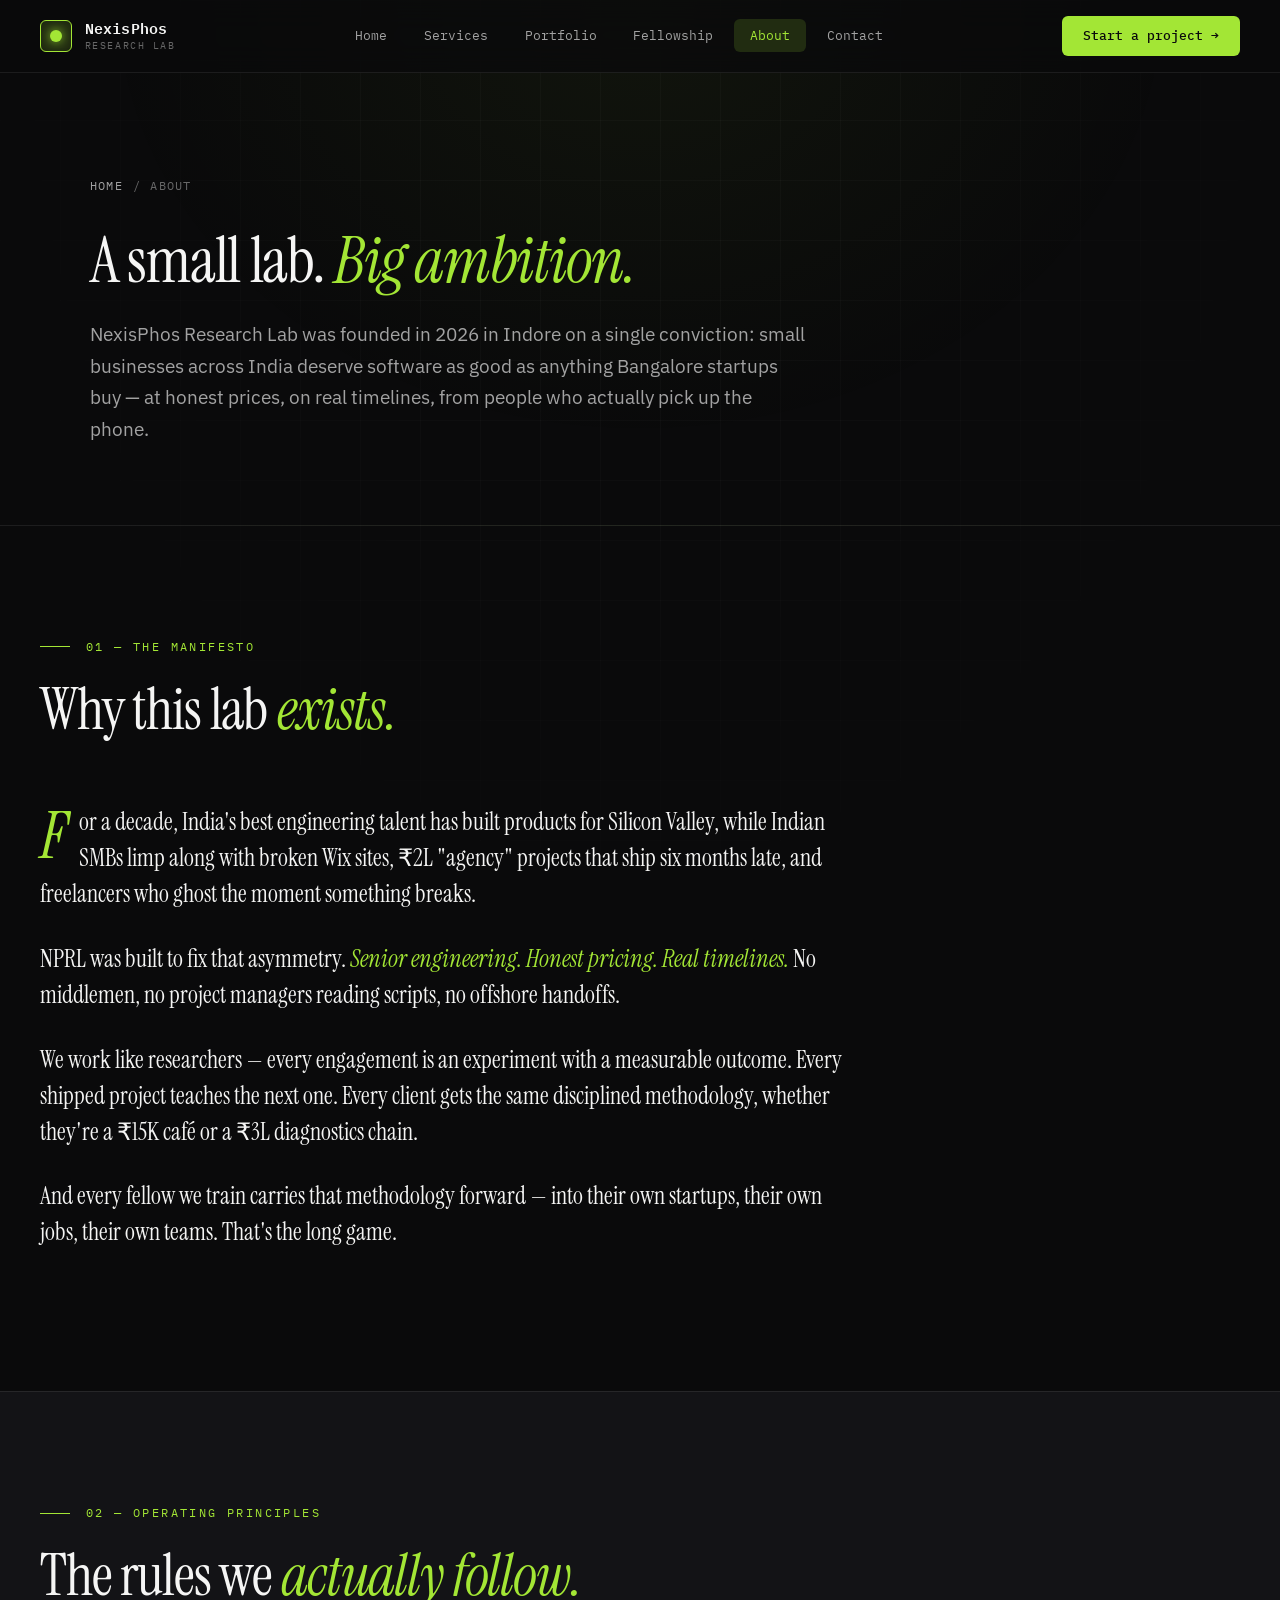
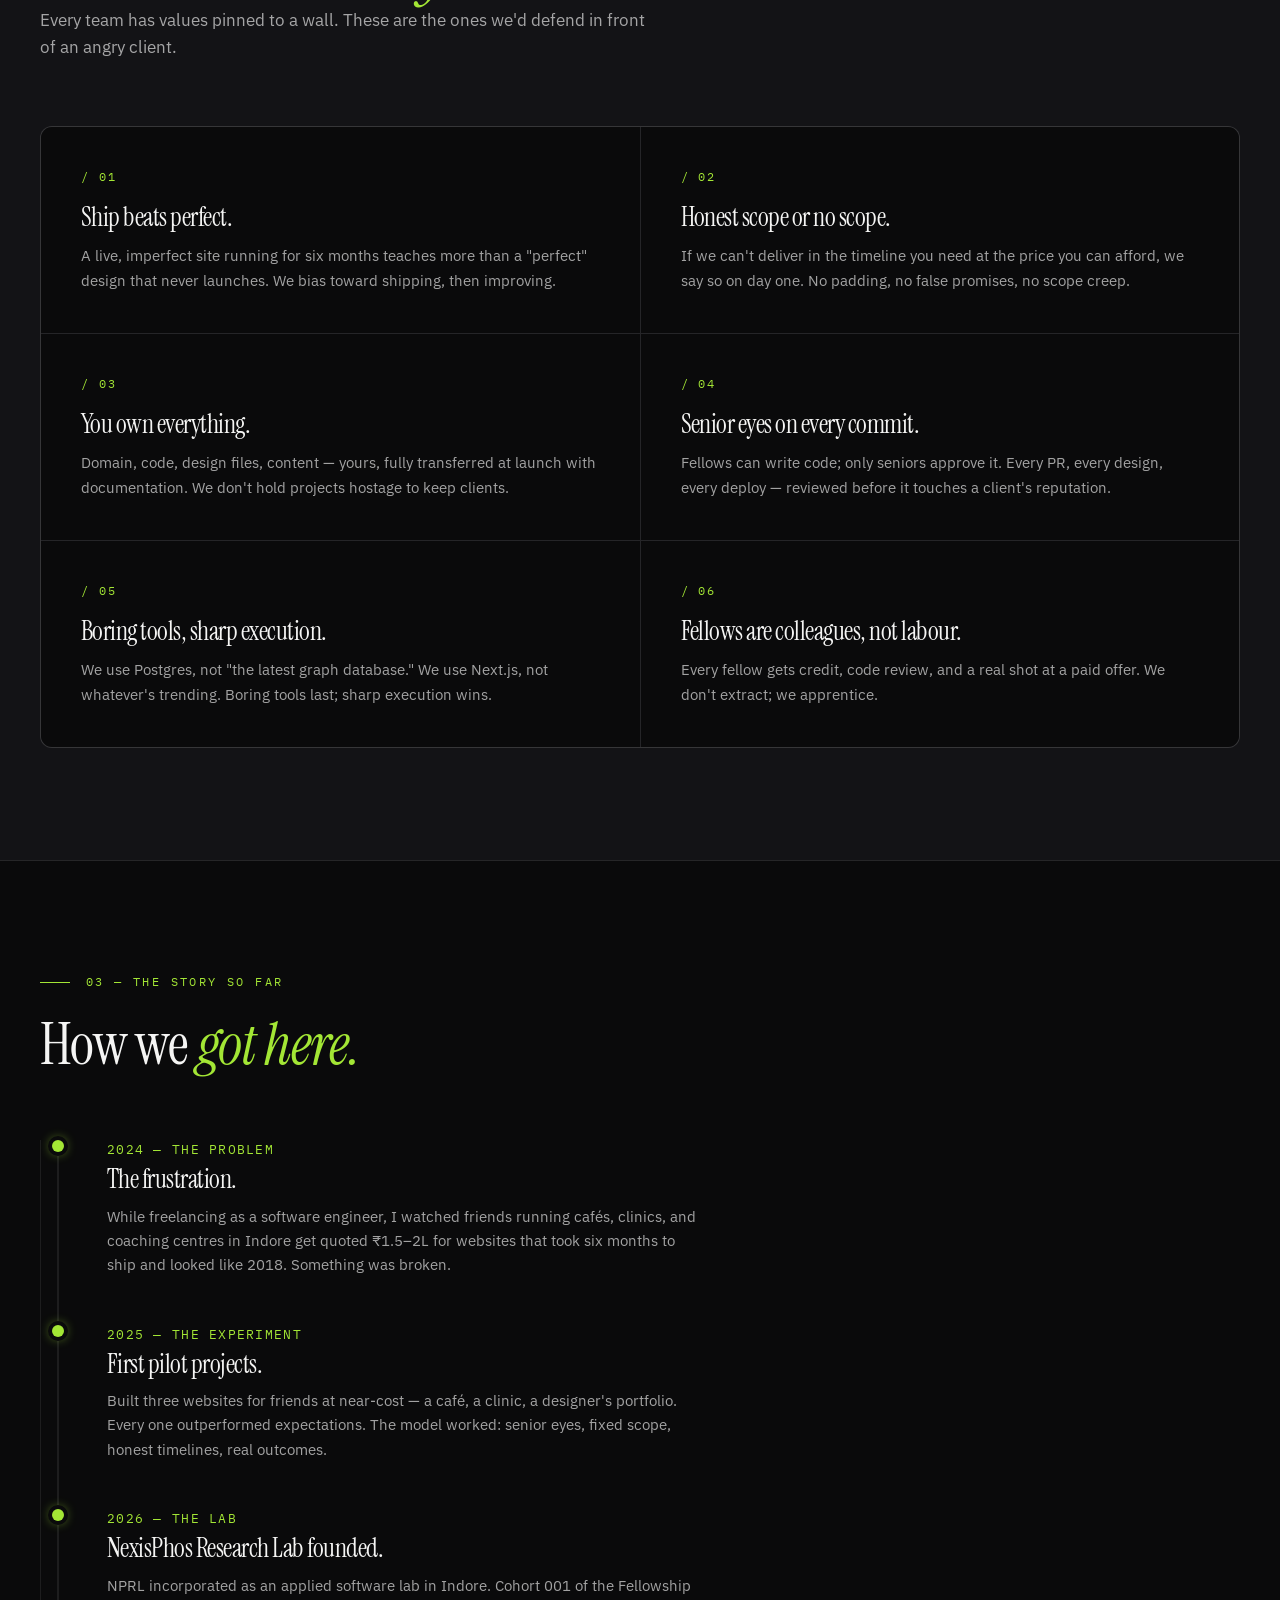
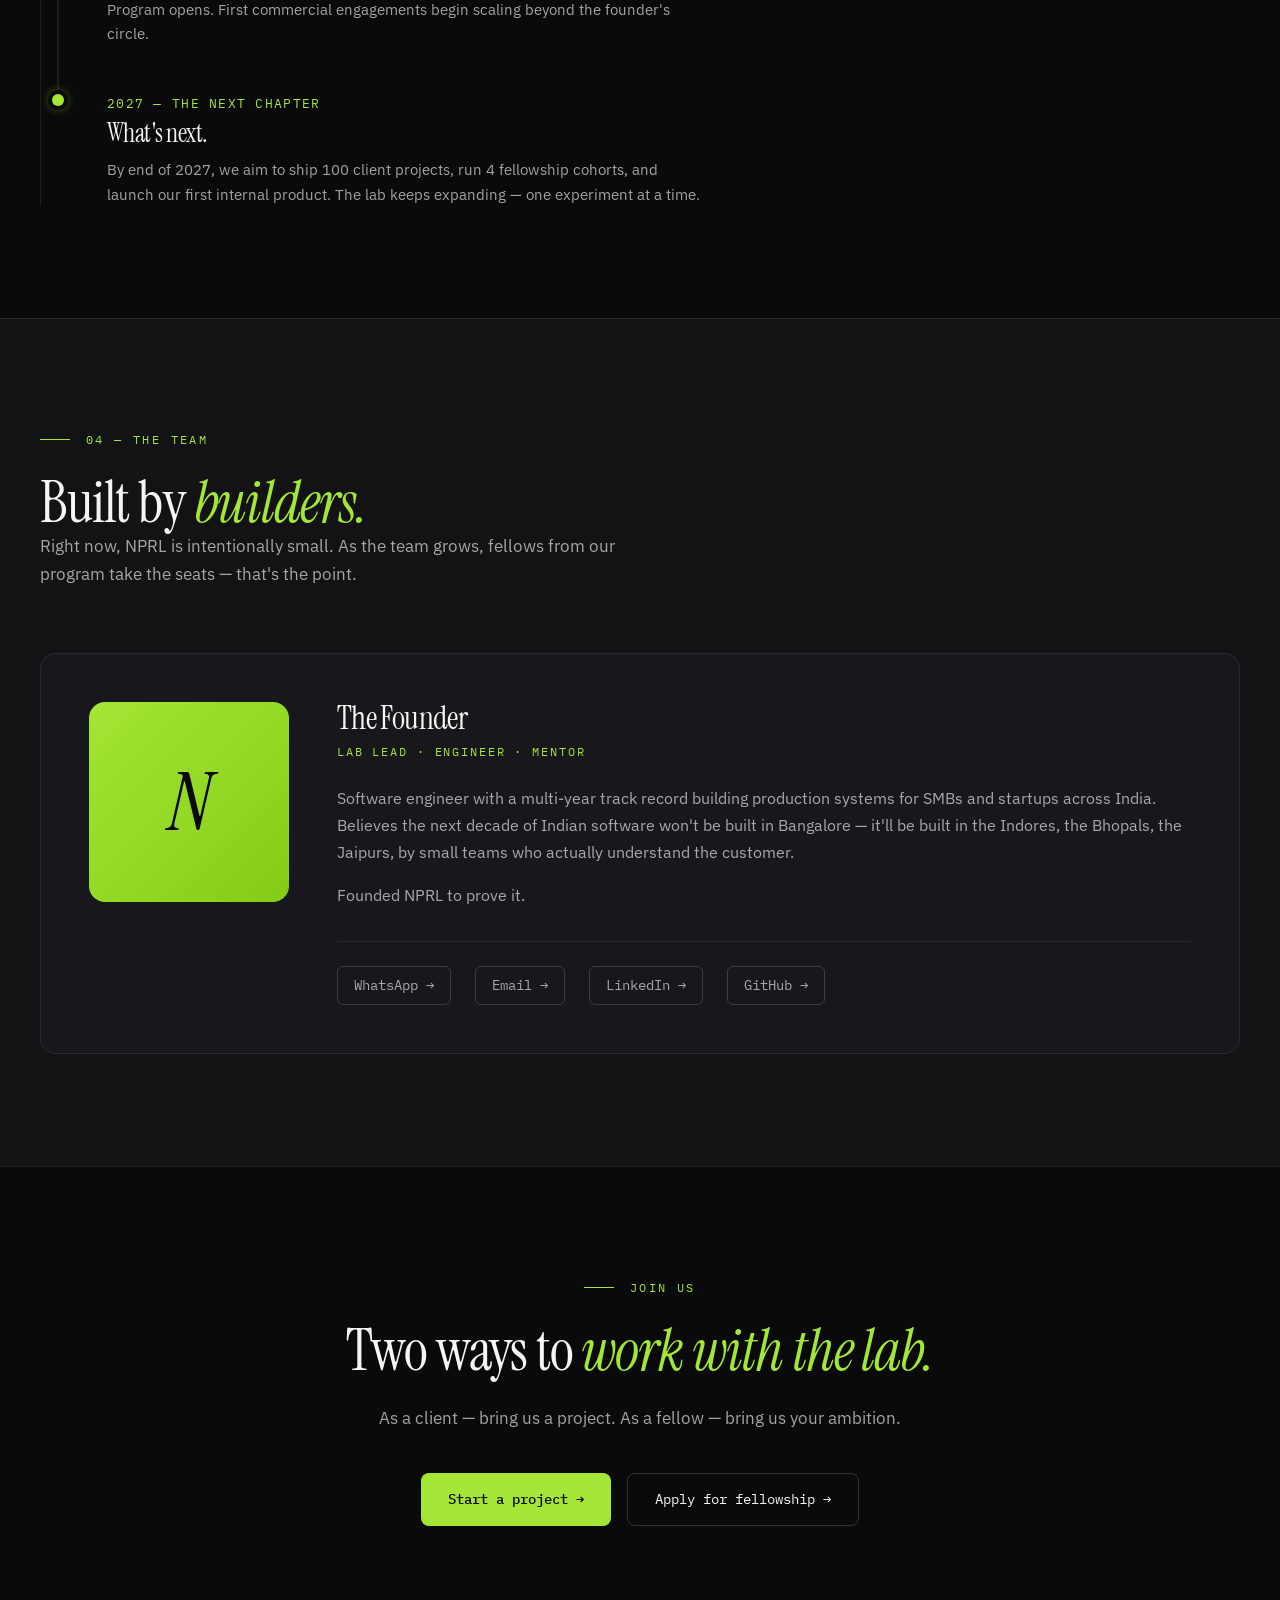
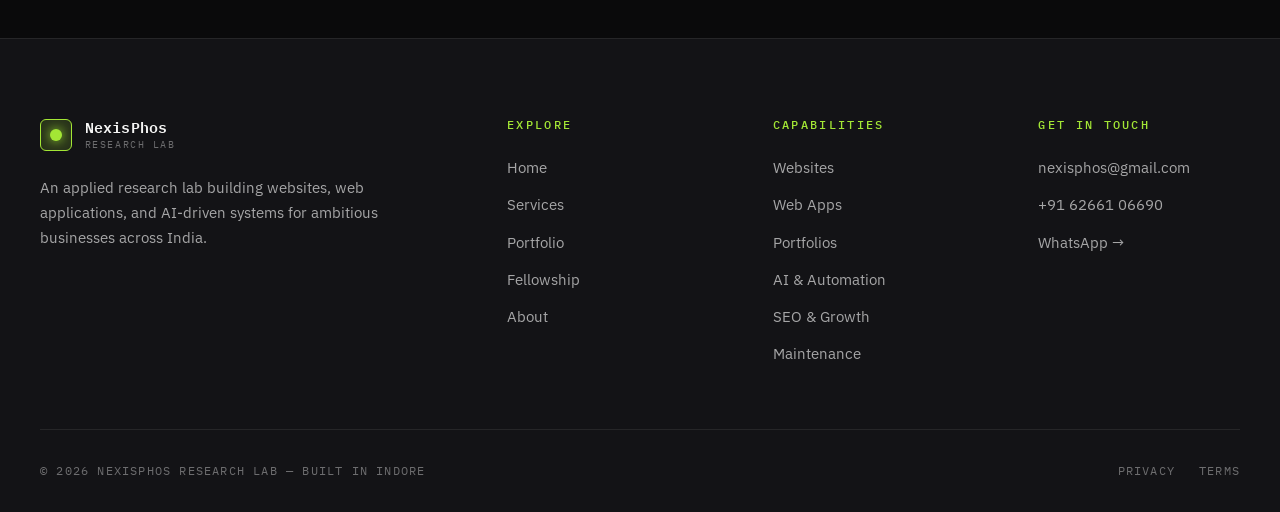
==== about.html @ fa787b54 "Add files via upload" ====
<!DOCTYPE html>
<html lang="en">
<head>
<meta charset="UTF-8" />
<meta name="viewport" content="width=device-width, initial-scale=1.0" />
<title>About — NexisPhos Research Lab</title>
<meta name="description" content="The story, mission, and people behind NexisPhos Research Lab — an applied software studio in Indore." />
<link rel="preconnect" href="https://fonts.googleapis.com">
<link rel="preconnect" href="https://fonts.gstatic.com" crossorigin>
<link href="https://fonts.googleapis.com/css2?family=Instrument+Serif:ital@0;1&family=IBM+Plex+Mono:wght@400;500;600&family=IBM+Plex+Sans:wght@300;400;500;600&display=swap" rel="stylesheet">
<link rel="stylesheet" href="assets/style.css">
<style>
  .manifesto {
    max-width: 820px;
    margin-top: 4rem;
  }
  .manifesto p {
    font-family: 'Instrument Serif', serif;
    font-size: 1.5rem;
    line-height: 1.5;
    color: var(--text);
    margin-bottom: 1.8rem;
  }
  .manifesto p em { color: var(--accent); }
  .manifesto p:first-of-type::first-letter {
    font-size: 4rem;
    float: left;
    line-height: 0.9;
    margin: 0.2rem 0.8rem 0 0;
    color: var(--accent);
    font-style: italic;
  }

  .principles-grid {
    display: grid;
    grid-template-columns: repeat(2, 1fr);
    gap: 1px;
    background: var(--line);
    margin-top: 4rem;
    border: 1px solid var(--line);
    border-radius: 12px;
    overflow: hidden;
  }
  .principle {
    background: var(--bg);
    padding: 2.5rem;
    transition: background 0.3s;
  }
  .principle:hover { background: var(--panel); }
  .principle-num {
    font-family: 'IBM Plex Mono', monospace;
    font-size: 0.78rem;
    color: var(--accent);
    margin-bottom: 1.2rem;
    letter-spacing: 0.15em;
  }
  .principle h3 {
    font-family: 'Instrument Serif', serif;
    font-size: 1.6rem;
    margin-bottom: 0.7rem;
  }
  .principle p {
    color: var(--text-dim);
    line-height: 1.65;
    font-size: 0.95rem;
  }

  .timeline {
    margin-top: 4rem;
    border-left: 1px solid var(--line);
    padding-left: 0;
    position: relative;
  }
  .timeline-item {
    padding: 0 0 3rem 3rem;
    position: relative;
    border-left: 2px solid var(--line);
    margin-left: 1rem;
  }
  .timeline-item:last-child { padding-bottom: 0; border-left-color: transparent; }
  .timeline-item::before {
    content: '';
    position: absolute;
    left: -7px;
    top: 0;
    width: 12px; height: 12px;
    background: var(--accent);
    border-radius: 50%;
    box-shadow: 0 0 0 4px var(--bg), 0 0 12px var(--accent);
  }
  .timeline-date {
    font-family: 'IBM Plex Mono', monospace;
    font-size: 0.8rem;
    color: var(--accent);
    letter-spacing: 0.1em;
    margin-bottom: 0.5rem;
    text-transform: uppercase;
  }
  .timeline-item h3 {
    font-family: 'Instrument Serif', serif;
    font-size: 1.6rem;
    margin-bottom: 0.6rem;
  }
  .timeline-item p {
    color: var(--text-dim);
    line-height: 1.6;
    font-size: 0.95rem;
    max-width: 600px;
  }

  .team-card {
    background: var(--panel);
    border: 1px solid var(--line);
    border-radius: 16px;
    padding: 3rem;
    margin-top: 4rem;
    display: grid;
    grid-template-columns: 200px 1fr;
    gap: 3rem;
    align-items: start;
  }
  .team-avatar {
    width: 200px; height: 200px;
    background: linear-gradient(135deg, var(--accent), var(--accent-2));
    border-radius: 16px;
    display: flex;
    align-items: center;
    justify-content: center;
    font-family: 'Instrument Serif', serif;
    font-size: 5rem;
    font-style: italic;
    color: var(--bg);
    flex-shrink: 0;
  }
  .team-content h3 {
    font-family: 'Instrument Serif', serif;
    font-size: 2rem;
    margin-bottom: 0.4rem;
  }
  .team-role {
    font-family: 'IBM Plex Mono', monospace;
    font-size: 0.78rem;
    color: var(--accent);
    text-transform: uppercase;
    letter-spacing: 0.15em;
    margin-bottom: 1.5rem;
  }
  .team-content p {
    color: var(--text-dim);
    line-height: 1.7;
    margin-bottom: 1rem;
  }
  .team-meta {
    display: flex;
    gap: 1.5rem;
    margin-top: 2rem;
    padding-top: 1.5rem;
    border-top: 1px solid var(--line);
    flex-wrap: wrap;
  }
  .team-meta a {
    font-family: 'IBM Plex Mono', monospace;
    font-size: 0.85rem;
    color: var(--text-dim);
    border: 1px solid var(--line-bright);
    padding: 0.5rem 1rem;
    border-radius: 6px;
    transition: all 0.2s;
  }
  .team-meta a:hover { color: var(--accent); border-color: var(--accent); }

  @media (max-width: 900px) {
    .principles-grid { grid-template-columns: 1fr; }
    .team-card { grid-template-columns: 1fr; padding: 2rem; gap: 2rem; }
    .team-avatar { width: 120px; height: 120px; font-size: 3rem; }
    .manifesto p { font-size: 1.2rem; }
    .timeline-item { padding-left: 2rem; }
  }
</style>
</head>
<body>

<nav class="site-nav">
  <a href="index.html" class="logo">
    <div class="logo-mark"></div>
    <div class="logo-text"><strong>NexisPhos</strong><small>Research Lab</small></div>
  </a>
  <ul class="nav-links">
    <li><a href="index.html">Home</a></li>
    <li><a href="services.html">Services</a></li>
    <li><a href="portfolio.html">Portfolio</a></li>
    <li><a href="fellowship.html">Fellowship</a></li>
    <li><a href="about.html" class="active">About</a></li>
    <li><a href="contact.html">Contact</a></li>
  </ul>
  <a href="contact.html" class="nav-cta">Start a project →</a>
  <button class="menu-btn" id="menuBtn">MENU</button>
</nav>

<div class="mobile-drawer" id="mobileDrawer">
  <button class="close-btn" id="closeDrawer">CLOSE ✕</button>
  <ul>
    <li><a href="index.html">Home</a></li>
    <li><a href="services.html">Services</a></li>
    <li><a href="portfolio.html">Portfolio</a></li>
    <li><a href="fellowship.html">Fellowship</a></li>
    <li><a href="about.html">About</a></li>
    <li><a href="contact.html">Contact</a></li>
  </ul>
  <a href="contact.html" class="mobile-cta">Start a project →</a>
</div>

<div class="page-hero">
  <div class="container">
    <div class="breadcrumb">
      <a href="index.html">HOME</a><span class="sep">/</span><span>ABOUT</span>
    </div>
    <h1>A small lab. <em>Big ambition.</em></h1>
    <p class="lede">NexisPhos Research Lab was founded in 2026 in Indore on a single conviction: small businesses across India deserve software as good as anything Bangalore startups buy — at honest prices, on real timelines, from people who actually pick up the phone.</p>
  </div>
</div>

<!-- MANIFESTO -->
<section>
  <div class="container reveal">
    <div class="section-label">01 — The Manifesto</div>
    <h2>Why this lab <em>exists.</em></h2>

    <div class="manifesto">
      <p>For a decade, India's best engineering talent has built products for Silicon Valley, while Indian SMBs limp along with broken Wix sites, ₹2L "agency" projects that ship six months late, and freelancers who ghost the moment something breaks.</p>
      <p>NPRL was built to fix that asymmetry. <em>Senior engineering. Honest pricing. Real timelines.</em> No middlemen, no project managers reading scripts, no offshore handoffs.</p>
      <p>We work like researchers — every engagement is an experiment with a measurable outcome. Every shipped project teaches the next one. Every client gets the same disciplined methodology, whether they're a ₹15K café or a ₹3L diagnostics chain.</p>
      <p>And every fellow we train carries that methodology forward — into their own startups, their own jobs, their own teams. That's the long game.</p>
    </div>
  </div>
</section>

<!-- PRINCIPLES -->
<section style="background: var(--bg-soft); border-top: 1px solid var(--line); border-bottom: 1px solid var(--line);">
  <div class="container reveal">
    <div class="section-label">02 — Operating Principles</div>
    <h2>The rules we <em>actually follow.</em></h2>
    <p class="section-intro">Every team has values pinned to a wall. These are the ones we'd defend in front of an angry client.</p>

    <div class="principles-grid">
      <div class="principle">
        <div class="principle-num">/ 01</div>
        <h3>Ship beats perfect.</h3>
        <p>A live, imperfect site running for six months teaches more than a "perfect" design that never launches. We bias toward shipping, then improving.</p>
      </div>
      <div class="principle">
        <div class="principle-num">/ 02</div>
        <h3>Honest scope or no scope.</h3>
        <p>If we can't deliver in the timeline you need at the price you can afford, we say so on day one. No padding, no false promises, no scope creep.</p>
      </div>
      <div class="principle">
        <div class="principle-num">/ 03</div>
        <h3>You own everything.</h3>
        <p>Domain, code, design files, content — yours, fully transferred at launch with documentation. We don't hold projects hostage to keep clients.</p>
      </div>
      <div class="principle">
        <div class="principle-num">/ 04</div>
        <h3>Senior eyes on every commit.</h3>
        <p>Fellows can write code; only seniors approve it. Every PR, every design, every deploy — reviewed before it touches a client's reputation.</p>
      </div>
      <div class="principle">
        <div class="principle-num">/ 05</div>
        <h3>Boring tools, sharp execution.</h3>
        <p>We use Postgres, not "the latest graph database." We use Next.js, not whatever's trending. Boring tools last; sharp execution wins.</p>
      </div>
      <div class="principle">
        <div class="principle-num">/ 06</div>
        <h3>Fellows are colleagues, not labour.</h3>
        <p>Every fellow gets credit, code review, and a real shot at a paid offer. We don't extract; we apprentice.</p>
      </div>
    </div>
  </div>
</section>

<!-- TIMELINE -->
<section>
  <div class="container reveal">
    <div class="section-label">03 — The Story So Far</div>
    <h2>How we <em>got here.</em></h2>

    <div class="timeline">
      <div class="timeline-item">
        <div class="timeline-date">2024 — THE PROBLEM</div>
        <h3>The frustration.</h3>
        <p>While freelancing as a software engineer, I watched friends running cafés, clinics, and coaching centres in Indore get quoted ₹1.5–2L for websites that took six months to ship and looked like 2018. Something was broken.</p>
      </div>
      <div class="timeline-item">
        <div class="timeline-date">2025 — THE EXPERIMENT</div>
        <h3>First pilot projects.</h3>
        <p>Built three websites for friends at near-cost — a café, a clinic, a designer's portfolio. Every one outperformed expectations. The model worked: senior eyes, fixed scope, honest timelines, real outcomes.</p>
      </div>
      <div class="timeline-item">
        <div class="timeline-date">2026 — THE LAB</div>
        <h3>NexisPhos Research Lab founded.</h3>
        <p>NPRL incorporated as an applied software lab in Indore. Cohort 001 of the Fellowship Program opens. First commercial engagements begin scaling beyond the founder's circle.</p>
      </div>
      <div class="timeline-item">
        <div class="timeline-date">2027 — THE NEXT CHAPTER</div>
        <h3>What's next.</h3>
        <p>By end of 2027, we aim to ship 100 client projects, run 4 fellowship cohorts, and launch our first internal product. The lab keeps expanding — one experiment at a time.</p>
      </div>
    </div>
  </div>
</section>

<!-- TEAM / FOUNDER -->
<section style="background: var(--bg-soft); border-top: 1px solid var(--line);">
  <div class="container reveal">
    <div class="section-label">04 — The Team</div>
    <h2>Built by <em>builders.</em></h2>
    <p class="section-intro">Right now, NPRL is intentionally small. As the team grows, fellows from our program take the seats — that's the point.</p>

    <div class="team-card">
      <div class="team-avatar">N</div>
      <div class="team-content">
        <h3>The Founder</h3>
        <div class="team-role">LAB LEAD · ENGINEER · MENTOR</div>
        <p>Software engineer with a multi-year track record building production systems for SMBs and startups across India. Believes the next decade of Indian software won't be built in Bangalore — it'll be built in the Indores, the Bhopals, the Jaipurs, by small teams who actually understand the customer.</p>
        <p>Founded NPRL to prove it.</p>
        <div class="team-meta">
          <a href="https://wa.me/916266106690">WhatsApp →</a>
          <a href="mailto:nexisphos@gmail.com">Email →</a>
          <a href="#">LinkedIn →</a>
          <a href="#">GitHub →</a>
        </div>
      </div>
    </div>
  </div>
</section>

<!-- CTA -->
<section style="border-top: 1px solid var(--line); text-align: center;">
  <div class="container reveal">
    <div class="section-label" style="justify-content: center;">JOIN US</div>
    <h2>Two ways to <em>work with the lab.</em></h2>
    <p class="section-intro" style="margin: 1.5rem auto 2.5rem;">As a client — bring us a project. As a fellow — bring us your ambition.</p>
    <div style="display: flex; gap: 1rem; justify-content: center; flex-wrap: wrap;">
      <a href="contact.html" class="btn-primary">Start a project →</a>
      <a href="fellowship.html" class="btn-ghost">Apply for fellowship →</a>
    </div>
  </div>
</section>

<footer class="site-footer">
  <div class="footer-top">
    <div class="footer-brand">
      <a href="index.html" class="logo">
        <div class="logo-mark"></div>
        <div class="logo-text"><strong>NexisPhos</strong><small>Research Lab</small></div>
      </a>
      <p>An applied research lab building websites, web applications, and AI-driven systems for ambitious businesses across India.</p>
    </div>
    <div class="footer-col">
      <h5>Explore</h5>
      <ul>
        <li><a href="index.html">Home</a></li>
        <li><a href="services.html">Services</a></li>
        <li><a href="portfolio.html">Portfolio</a></li>
        <li><a href="fellowship.html">Fellowship</a></li>
        <li><a href="about.html">About</a></li>
      </ul>
    </div>
    <div class="footer-col">
      <h5>Capabilities</h5>
      <ul>
        <li><a href="services/websites.html">Websites</a></li>
        <li><a href="services/web-apps.html">Web Apps</a></li>
        <li><a href="services/portfolios.html">Portfolios</a></li>
        <li><a href="services/ai-automation.html">AI &amp; Automation</a></li>
        <li><a href="services/seo-growth.html">SEO &amp; Growth</a></li>
        <li><a href="services/maintenance.html">Maintenance</a></li>
      </ul>
    </div>
    <div class="footer-col">
      <h5>Get in touch</h5>
      <ul>
        <li><a href="mailto:nexisphos@gmail.com">nexisphos@gmail.com</a></li>
        <li><a href="tel:+916266106690">+91 62661 06690</a></li>
        <li><a href="https://wa.me/916266106690">WhatsApp →</a></li>
      </ul>
    </div>
  </div>
  <div class="footer-bottom">
    <div>© <span id="year">2026</span> NexisPhos Research Lab — Built in Indore</div>
    <div><a href="#" style="margin-right: 1.5rem;">Privacy</a><a href="#">Terms</a></div>
  </div>
</footer>

<script src="assets/script.js"></script>
</body>
</html>
---- assets/style.css ----
/* ============================================
   NEXISPHOS RESEARCH LAB — GLOBAL STYLESHEET
   ============================================ */

:root {
  --bg: #0a0a0b;
  --bg-soft: #131316;
  --panel: #18181c;
  --panel-2: #1d1d22;
  --line: rgba(255, 255, 255, 0.08);
  --line-bright: rgba(255, 255, 255, 0.16);
  --text: #f5f5f4;
  --text-dim: rgba(245, 245, 244, 0.65);
  --text-faint: rgba(245, 245, 244, 0.4);
  --accent: #a3e635;
  --accent-2: #84cc16;
  --accent-glow: rgba(163, 230, 53, 0.15);
  --warning: #f59e0b;
  --danger: #ef4444;
}

* { margin: 0; padding: 0; box-sizing: border-box; }
html { scroll-behavior: smooth; }
body {
  font-family: 'IBM Plex Sans', sans-serif;
  background: var(--bg);
  color: var(--text);
  line-height: 1.5;
  overflow-x: hidden;
  font-weight: 400;
  -webkit-font-smoothing: antialiased;
}

/* Subtle grid background */
body::before {
  content: '';
  position: fixed;
  inset: 0;
  pointer-events: none;
  z-index: 0;
  background-image:
    linear-gradient(rgba(255,255,255,0.025) 1px, transparent 1px),
    linear-gradient(90deg, rgba(255,255,255,0.025) 1px, transparent 1px);
  background-size: 60px 60px;
  mask-image: radial-gradient(ellipse at top, black 30%, transparent 80%);
}

a { color: inherit; text-decoration: none; }
img { max-width: 100%; display: block; }

/* ============ NAV ============ */
nav.site-nav {
  position: fixed;
  top: 0; left: 0; right: 0;
  z-index: 100;
  padding: 1rem 2.5rem;
  display: flex;
  justify-content: space-between;
  align-items: center;
  background: rgba(10, 10, 11, 0.75);
  backdrop-filter: blur(16px);
  border-bottom: 1px solid var(--line);
}
.logo {
  display: flex;
  align-items: center;
  gap: 0.8rem;
  font-family: 'IBM Plex Mono', monospace;
  font-size: 0.92rem;
  letter-spacing: 0.02em;
  color: var(--text);
}
.logo-mark {
  width: 32px; height: 32px;
  border: 1px solid var(--accent);
  border-radius: 6px;
  position: relative;
  display: flex;
  align-items: center;
  justify-content: center;
  background: var(--accent-glow);
  overflow: hidden;
}
.logo-mark::before {
  content: '';
  position: absolute;
  width: 12px; height: 12px;
  background: var(--accent);
  border-radius: 50%;
  box-shadow: 0 0 12px var(--accent);
  animation: pulse 2.5s ease-in-out infinite;
}
@keyframes pulse {
  0%, 100% { transform: scale(1); opacity: 1; }
  50% { transform: scale(0.7); opacity: 0.7; }
}
.logo-text {
  display: flex;
  flex-direction: column;
  line-height: 1.1;
}
.logo-text strong { font-weight: 600; letter-spacing: 0.01em; }
.logo-text small {
  font-size: 0.65rem;
  color: var(--text-faint);
  letter-spacing: 0.15em;
  text-transform: uppercase;
  margin-top: 2px;
}
.nav-links {
  display: flex;
  gap: 0.3rem;
  list-style: none;
  font-family: 'IBM Plex Mono', monospace;
  font-size: 0.82rem;
}
.nav-links a {
  color: var(--text-dim);
  padding: 0.5rem 1rem;
  border-radius: 6px;
  transition: all 0.2s;
}
.nav-links a:hover, .nav-links a.active {
  color: var(--accent);
  background: var(--accent-glow);
}
.nav-cta {
  background: var(--accent);
  color: var(--bg);
  padding: 0.65rem 1.3rem;
  border-radius: 6px;
  font-family: 'IBM Plex Mono', monospace;
  font-size: 0.82rem;
  font-weight: 500;
  border: none;
  cursor: pointer;
  transition: all 0.2s;
  display: inline-flex;
  align-items: center;
  gap: 0.5rem;
}
.nav-cta:hover {
  background: white;
  box-shadow: 0 0 30px var(--accent-glow);
}
.menu-btn {
  display: none;
  background: transparent;
  border: 1px solid var(--line-bright);
  color: var(--text);
  font-family: 'IBM Plex Mono', monospace;
  font-size: 0.8rem;
  padding: 0.5rem 0.9rem;
  border-radius: 6px;
  cursor: pointer;
}

/* Mobile drawer */
.mobile-drawer {
  position: fixed;
  inset: 0;
  background: rgba(10, 10, 11, 0.97);
  backdrop-filter: blur(20px);
  z-index: 200;
  padding: 6rem 2rem 2rem;
  transform: translateX(100%);
  transition: transform 0.4s cubic-bezier(0.7, 0, 0.3, 1);
  display: flex;
  flex-direction: column;
}
.mobile-drawer.open { transform: translateX(0); }
.mobile-drawer .close-btn {
  position: absolute;
  top: 1.2rem; right: 1.5rem;
  background: transparent;
  border: 1px solid var(--line-bright);
  color: var(--text);
  font-family: 'IBM Plex Mono', monospace;
  font-size: 0.8rem;
  padding: 0.5rem 0.9rem;
  border-radius: 6px;
  cursor: pointer;
}
.mobile-drawer ul {
  list-style: none;
  display: flex;
  flex-direction: column;
  gap: 0.5rem;
}
.mobile-drawer a {
  font-family: 'Instrument Serif', serif;
  font-size: 2rem;
  padding: 0.8rem 0;
  border-bottom: 1px solid var(--line);
  display: block;
}
.mobile-drawer .mobile-cta {
  margin-top: 2rem;
  background: var(--accent);
  color: var(--bg);
  padding: 1rem;
  text-align: center;
  border-radius: 8px;
  font-family: 'IBM Plex Mono', monospace;
  font-size: 0.9rem;
}

/* ============ STATUS BAR ============ */
.status-bar {
  position: fixed;
  top: 70px; left: 0; right: 0;
  z-index: 99;
  padding: 0.5rem 2.5rem;
  display: flex;
  justify-content: space-between;
  align-items: center;
  font-family: 'IBM Plex Mono', monospace;
  font-size: 0.7rem;
  color: var(--text-faint);
  border-bottom: 1px solid var(--line);
  background: rgba(10, 10, 11, 0.7);
  backdrop-filter: blur(16px);
  text-transform: uppercase;
  letter-spacing: 0.12em;
}
.status-bar .live { display: inline-flex; align-items: center; gap: 0.5rem; }
.live-dot {
  width: 6px; height: 6px;
  background: var(--accent);
  border-radius: 50%;
  box-shadow: 0 0 8px var(--accent);
  animation: pulse 1.5s infinite;
}

/* ============ TYPOGRAPHY ============ */
h1, h2, h3, h4, h5 {
  font-family: 'Instrument Serif', serif;
  font-weight: 400;
  letter-spacing: -0.02em;
  line-height: 1.05;
}
h1 { font-size: clamp(3rem, 6vw, 5.5rem); }
h2 { font-size: clamp(2.4rem, 4.5vw, 3.8rem); }
h3 { font-size: clamp(1.5rem, 2vw, 1.9rem); }

em { font-style: italic; color: var(--accent); }

.section-label {
  display: flex;
  align-items: center;
  gap: 1rem;
  margin-bottom: 1.5rem;
  font-family: 'IBM Plex Mono', monospace;
  font-size: 0.75rem;
  color: var(--accent);
  text-transform: uppercase;
  letter-spacing: 0.2em;
}
.section-label::before {
  content: '';
  width: 30px; height: 1px;
  background: var(--accent);
}

.section-intro {
  font-size: 1.05rem;
  color: var(--text-dim);
  line-height: 1.65;
  max-width: 620px;
}

/* ============ LAYOUT ============ */
section { position: relative; z-index: 2; padding: 7rem 2.5rem; }
.container { max-width: 1280px; margin: 0 auto; }

/* ============ BUTTONS ============ */
.btn-primary {
  background: var(--accent);
  color: var(--bg);
  padding: 0.95rem 1.7rem;
  border-radius: 8px;
  font-family: 'IBM Plex Mono', monospace;
  font-size: 0.88rem;
  font-weight: 500;
  transition: all 0.2s;
  display: inline-flex;
  align-items: center;
  gap: 0.6rem;
  border: none;
  cursor: pointer;
}
.btn-primary:hover {
  background: white;
  transform: translateY(-1px);
  box-shadow: 0 10px 30px var(--accent-glow);
}
.btn-ghost {
  color: var(--text);
  padding: 0.95rem 1.7rem;
  border-radius: 8px;
  font-family: 'IBM Plex Mono', monospace;
  font-size: 0.88rem;
  border: 1px solid var(--line-bright);
  transition: all 0.2s;
  display: inline-flex;
  align-items: center;
  gap: 0.6rem;
  cursor: pointer;
}
.btn-ghost:hover { border-color: var(--accent); color: var(--accent); }

/* ============ ANIMATIONS ============ */
@keyframes fadeUp {
  from { opacity: 0; transform: translateY(20px); }
  to { opacity: 1; transform: translateY(0); }
}
@keyframes fadeIn {
  from { opacity: 0; }
  to { opacity: 1; }
}
.reveal {
  opacity: 0;
  transform: translateY(24px);
  transition: opacity 0.8s, transform 0.8s;
}
.reveal.in-view { opacity: 1; transform: translateY(0); }

/* ============ TICKER ============ */
.ticker {
  background: var(--accent);
  color: var(--bg);
  padding: 0.9rem 0;
  overflow: hidden;
  position: relative;
  z-index: 2;
  font-family: 'IBM Plex Mono', monospace;
  font-size: 0.85rem;
  font-weight: 500;
  letter-spacing: 0.05em;
  text-transform: uppercase;
}
.ticker-track {
  display: flex;
  gap: 3rem;
  animation: scroll 40s linear infinite;
  white-space: nowrap;
}
.ticker-track span { display: inline-flex; align-items: center; gap: 3rem; }
.ticker-track .sep {
  width: 6px; height: 6px;
  background: var(--bg);
  border-radius: 50%;
  flex-shrink: 0;
}
@keyframes scroll {
  0% { transform: translateX(0); }
  100% { transform: translateX(-50%); }
}

/* ============ FOOTER ============ */
footer.site-footer {
  background: var(--bg-soft);
  border-top: 1px solid var(--line);
  padding: 5rem 2.5rem 2rem;
  position: relative;
  z-index: 2;
}
.footer-top {
  max-width: 1280px;
  margin: 0 auto;
  display: grid;
  grid-template-columns: 2fr 1fr 1fr 1fr;
  gap: 4rem;
  padding-bottom: 4rem;
  border-bottom: 1px solid var(--line);
}
.footer-brand .logo { margin-bottom: 1.5rem; }
.footer-brand p {
  color: var(--text-dim);
  line-height: 1.65;
  font-size: 0.95rem;
  max-width: 380px;
  margin-bottom: 1.5rem;
}
.footer-social {
  display: flex;
  gap: 0.6rem;
}
.footer-social a {
  width: 40px; height: 40px;
  border: 1px solid var(--line-bright);
  border-radius: 8px;
  display: flex;
  align-items: center;
  justify-content: center;
  color: var(--text-dim);
  transition: all 0.2s;
}
.footer-social a:hover { border-color: var(--accent); color: var(--accent); }

.footer-col h5 {
  font-family: 'IBM Plex Mono', monospace;
  font-size: 0.72rem;
  color: var(--accent);
  text-transform: uppercase;
  letter-spacing: 0.2em;
  margin-bottom: 1.5rem;
  font-weight: 500;
}
.footer-col ul {
  list-style: none;
  display: flex;
  flex-direction: column;
  gap: 0.8rem;
}
.footer-col a {
  color: var(--text-dim);
  font-size: 0.93rem;
  transition: color 0.2s;
}
.footer-col a:hover { color: var(--accent); }

.footer-bottom {
  max-width: 1280px;
  margin: 0 auto;
  padding-top: 2rem;
  display: flex;
  justify-content: space-between;
  flex-wrap: wrap;
  gap: 1rem;
  font-family: 'IBM Plex Mono', monospace;
  font-size: 0.75rem;
  color: var(--text-faint);
  text-transform: uppercase;
  letter-spacing: 0.1em;
}

/* ============ PAGE HERO (for inner pages) ============ */
.page-hero {
  padding: 11rem 2.5rem 5rem;
  position: relative;
  z-index: 2;
  border-bottom: 1px solid var(--line);
  background: radial-gradient(ellipse at top, rgba(163, 230, 53, 0.05) 0%, transparent 60%);
}
.page-hero .container { max-width: 1100px; }
.breadcrumb {
  font-family: 'IBM Plex Mono', monospace;
  font-size: 0.78rem;
  color: var(--text-faint);
  margin-bottom: 2rem;
  letter-spacing: 0.1em;
  display: flex;
  gap: 0.6rem;
  text-transform: uppercase;
  flex-wrap: wrap;
}
.breadcrumb a { color: var(--text-dim); }
.breadcrumb a:hover { color: var(--accent); }
.breadcrumb .sep { color: var(--text-faint); }
.page-hero h1 {
  font-size: clamp(2.8rem, 5vw, 4.5rem);
  margin-bottom: 1.5rem;
}
.page-hero .lede {
  font-size: 1.2rem;
  color: var(--text-dim);
  line-height: 1.65;
  max-width: 720px;
}

/* ============ FORMS ============ */
.form-group { margin-bottom: 1.4rem; }
.form-group label {
  font-family: 'IBM Plex Mono', monospace;
  font-size: 0.75rem;
  color: var(--accent);
  text-transform: uppercase;
  letter-spacing: 0.15em;
  margin-bottom: 0.5rem;
  display: block;
}
.form-group input,
.form-group textarea,
.form-group select {
  width: 100%;
  background: var(--panel);
  border: 1px solid var(--line);
  border-radius: 8px;
  padding: 0.9rem 1rem;
  color: var(--text);
  font-family: 'IBM Plex Sans', sans-serif;
  font-size: 0.95rem;
  transition: border-color 0.2s;
}
.form-group input:focus,
.form-group textarea:focus,
.form-group select:focus {
  outline: none;
  border-color: var(--accent);
}
.form-group textarea { resize: vertical; min-height: 130px; }

/* ============ MOBILE ============ */
@media (max-width: 900px) {
  nav.site-nav { padding: 1rem 1.2rem; }
  .nav-links, .nav-cta { display: none; }
  .menu-btn { display: block; }
  .status-bar { display: none; }
  section { padding: 4.5rem 1.2rem; }
  .page-hero { padding: 7rem 1.2rem 3rem; }
  .footer-top { grid-template-columns: 1fr; gap: 2.5rem; padding-bottom: 2.5rem; }
  .footer-bottom { flex-direction: column; }
  footer.site-footer { padding: 3.5rem 1.2rem 2rem; }
}
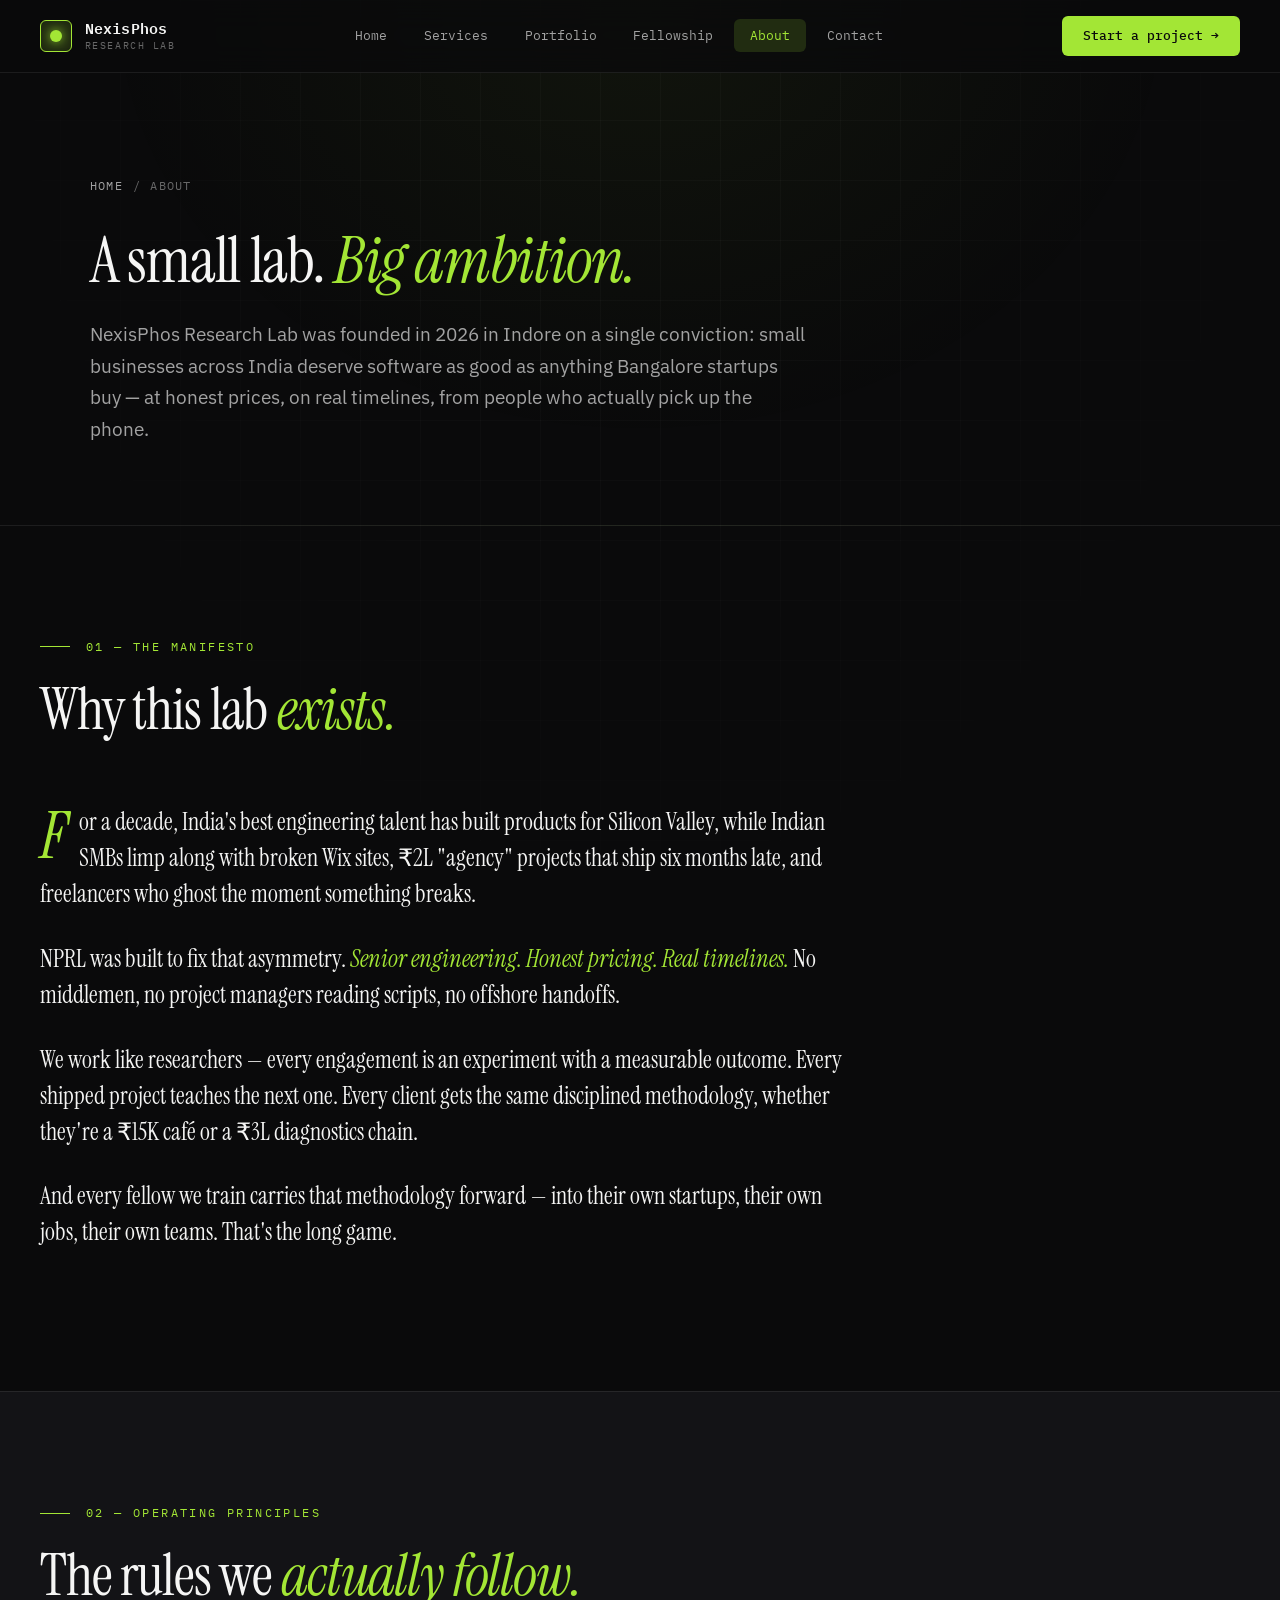
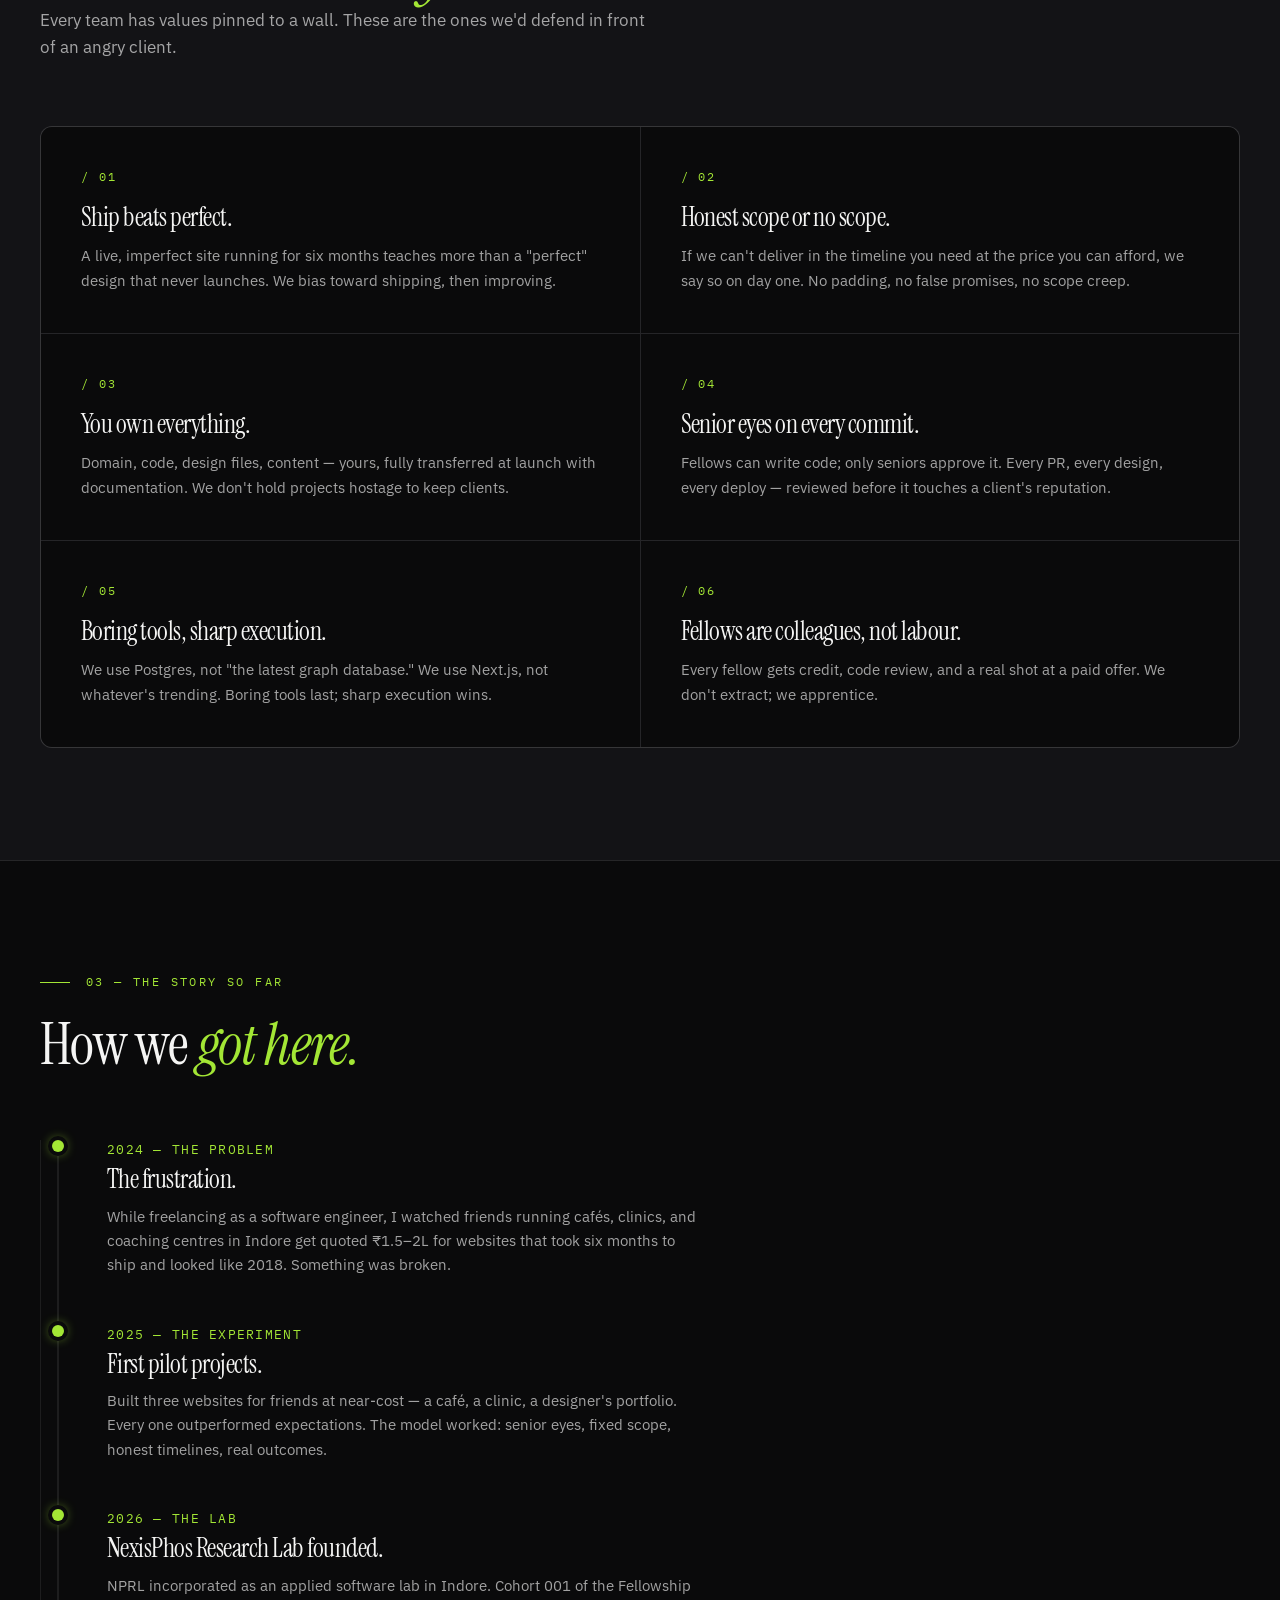
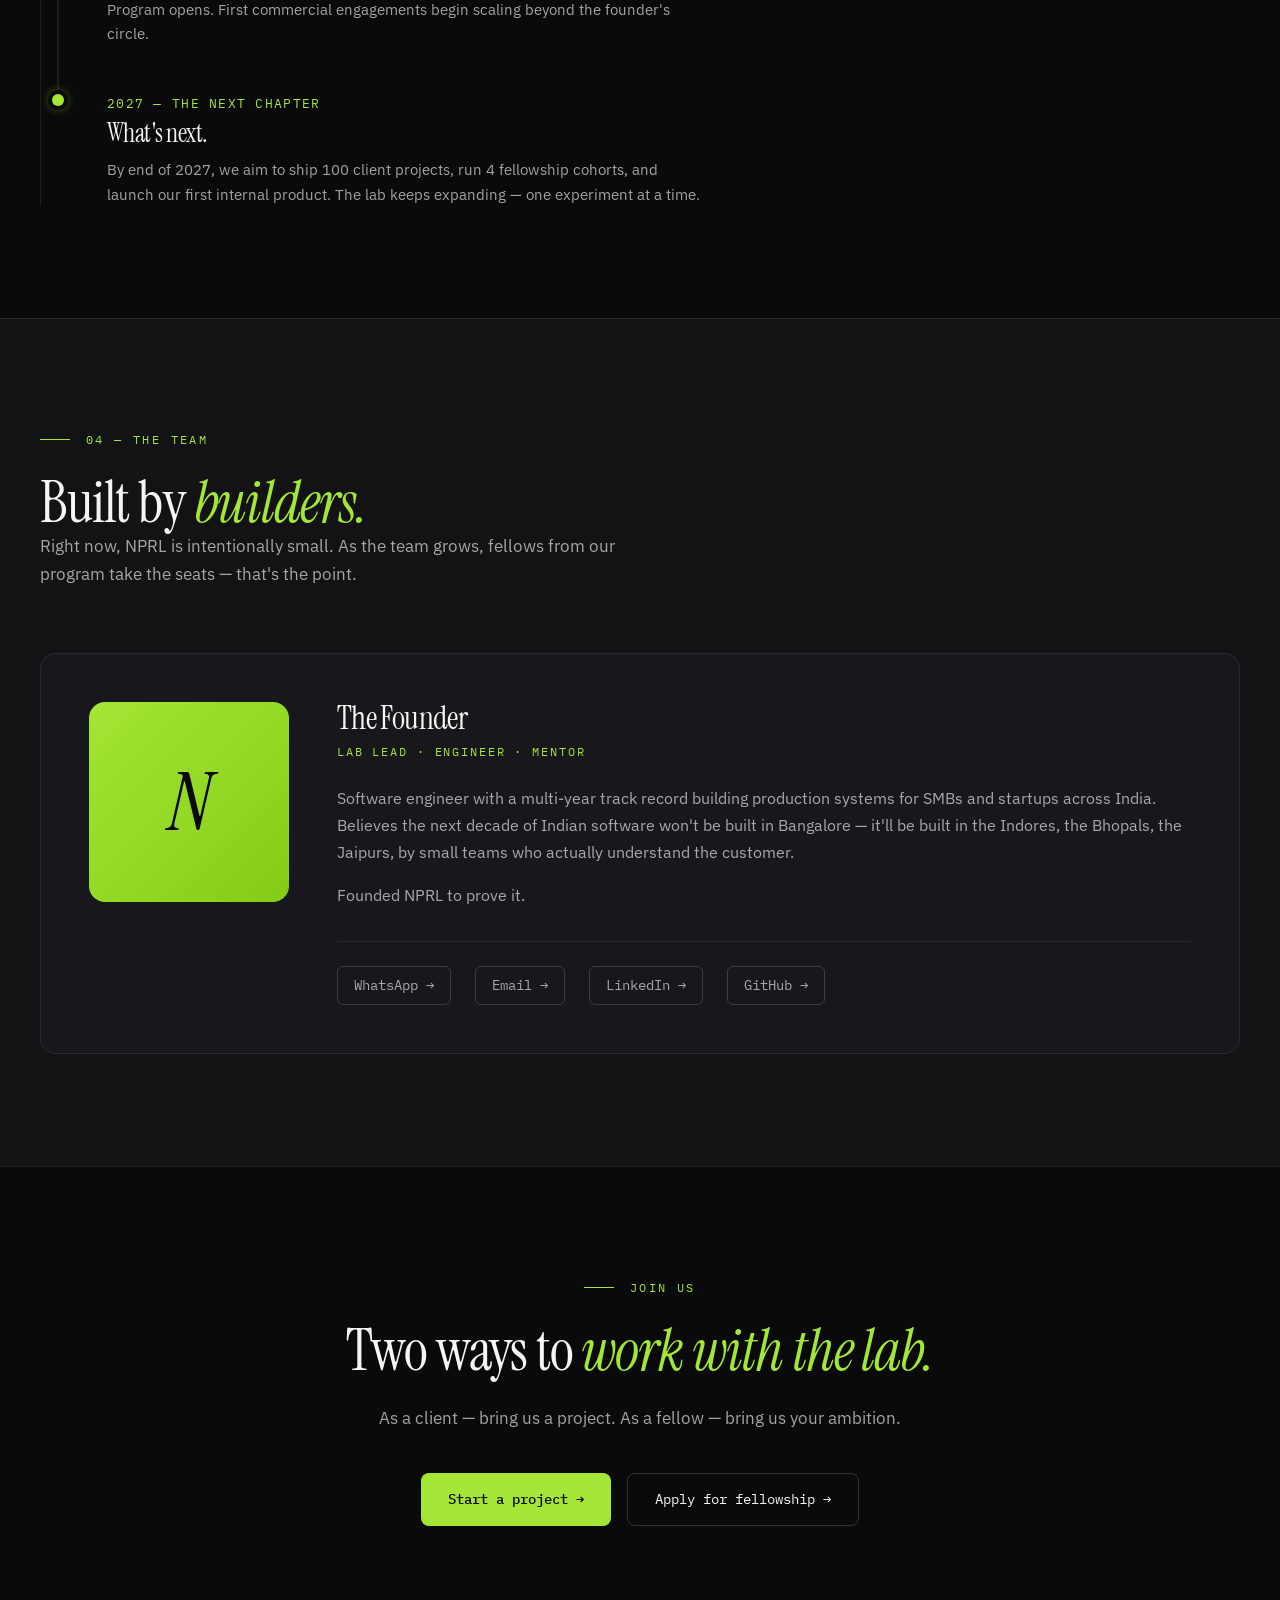
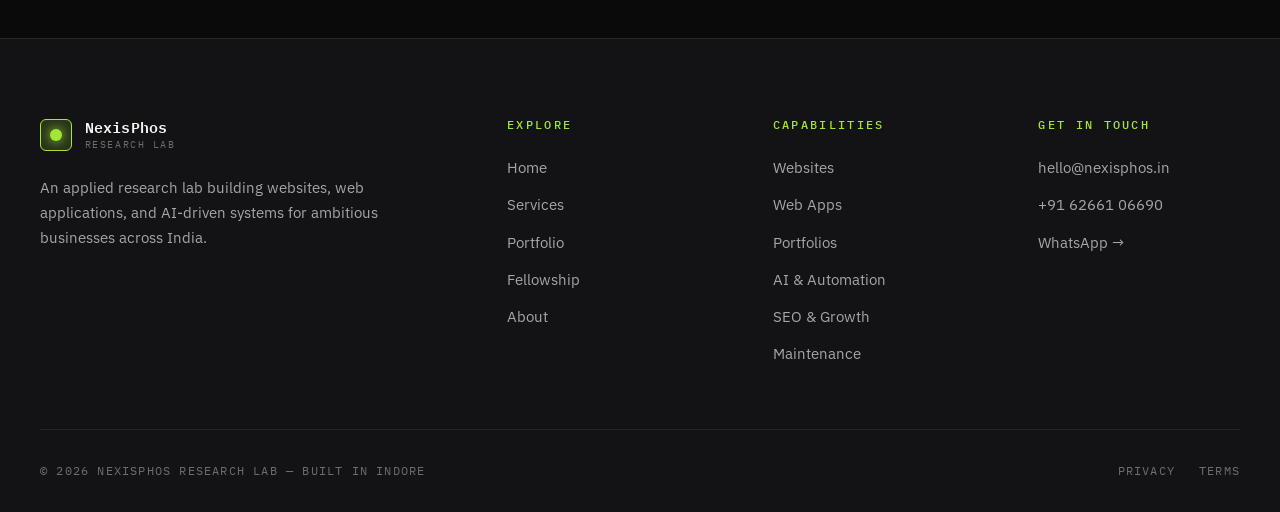
==== commit 6070b746: "Add favicon and shorten browser tab titles and added hello@nexisphos.in email" ====
--- a/about.html
+++ b/about.html
@@ -4,6 +4,7 @@
 <meta charset="UTF-8" />
 <meta name="viewport" content="width=device-width, initial-scale=1.0" />
 <title>About — NexisPhos Research Lab</title>
+<link rel="icon" type="image/svg+xml" href="assets/favicon.svg">
 <meta name="description" content="The story, mission, and people behind NexisPhos Research Lab — an applied software studio in Indore." />
 <link rel="preconnect" href="https://fonts.googleapis.com">
 <link rel="preconnect" href="https://fonts.gstatic.com" crossorigin>
@@ -324,7 +325,7 @@
         <p>Founded NPRL to prove it.</p>
         <div class="team-meta">
           <a href="https://wa.me/916266106690">WhatsApp →</a>
-          <a href="mailto:nexisphos@gmail.com">Email →</a>
+          <a href="mailto:hello@nexisphos.in">Email →</a>
           <a href="#">LinkedIn →</a>
           <a href="#">GitHub →</a>
         </div>
@@ -379,7 +380,7 @@
     <div class="footer-col">
       <h5>Get in touch</h5>
       <ul>
-        <li><a href="mailto:nexisphos@gmail.com">nexisphos@gmail.com</a></li>
+        <li><a href="mailto:hello@nexisphos.in">hello@nexisphos.in</a></li>
         <li><a href="tel:+916266106690">+91 62661 06690</a></li>
         <li><a href="https://wa.me/916266106690">WhatsApp →</a></li>
       </ul>
